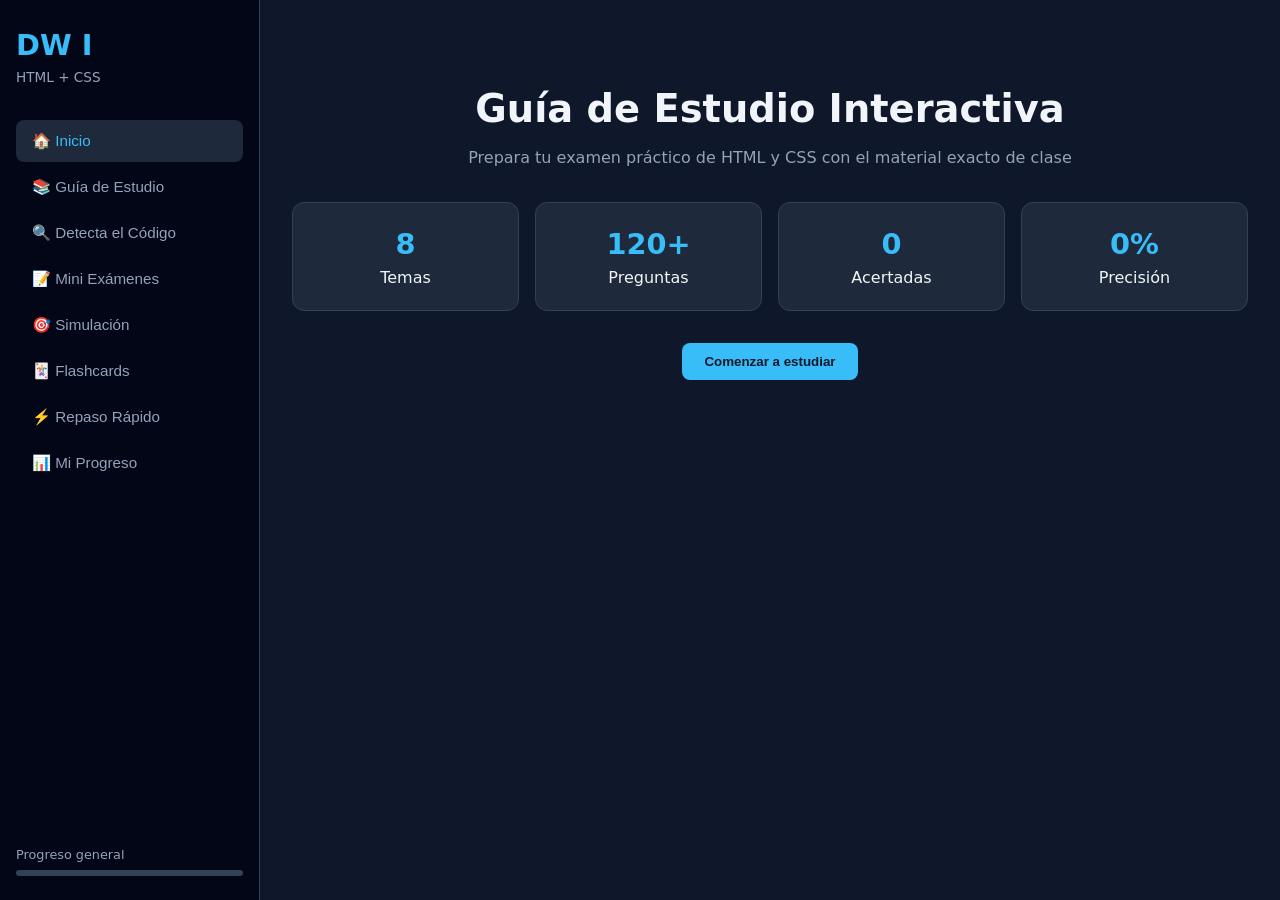
==== guia_examen1/index.html @ b3a0ec3f "Add files via upload" ====
<!DOCTYPE html>
<html lang="es">
<head>
  <meta charset="UTF-8">
  <meta name="viewport" content="width=device-width, initial-scale=1.0">
  <title>Guía de Estudio Interactiva – HTML & CSS | Desarrollo Web I</title>
  <link rel="stylesheet" href="style.css">
</head>
<body>
  <div class="app">
    <!-- Sidebar -->
    <aside class="sidebar" id="sidebar">
      <div class="logo">
        <h1>DW I</h1>
        <p>HTML + CSS</p>
      </div>
      <nav>
        <button class="nav-btn active" data-section="inicio">🏠 Inicio</button>
        <button class="nav-btn" data-section="guia">📚 Guía de Estudio</button>
        <button class="nav-btn" data-section="detecta">🔍 Detecta el Código</button>
        <button class="nav-btn" data-section="examenes">📝 Mini Exámenes</button>
        <button class="nav-btn" data-section="simulacion">🎯 Simulación</button>
        <button class="nav-btn" data-section="flashcards">🃏 Flashcards</button>
        <button class="nav-btn" data-section="repaso">⚡ Repaso Rápido</button>
        <button class="nav-btn" data-section="progreso">📊 Mi Progreso</button>
      </nav>
      <div class="sidebar-footer">
        <div class="progress-mini">
          <span>Progreso general</span>
          <div class="bar"><div class="fill" id="globalProgress"></div></div>
        </div>
      </div>
    </aside>

    <main class="content">
      <!-- INICIO -->
      <section id="inicio" class="section active">
        <div class="hero">
          <h1>Guía de Estudio Interactiva</h1>
          <p class="subtitle">Prepara tu examen práctico de HTML y CSS con el material exacto de clase</p>
          <div class="stats-grid">
            <div class="stat-card"><span class="num" id="statTemas">8</span><span>Temas</span></div>
            <div class="stat-card"><span class="num" id="statPreguntas">120+</span><span>Preguntas</span></div>
            <div class="stat-card"><span class="num" id="statCorrectas">0</span><span>Acertadas</span></div>
            <div class="stat-card"><span class="num" id="statPorcentaje">0%</span><span>Precisión</span></div>
          </div>
          <button class="btn-primary" onclick="showSection('guia')">Comenzar a estudiar</button>
        </div>
      </section>

      <!-- GUÍA DE ESTUDIO -->
      <section id="guia" class="section">
        <h2>📚 Guía de Estudio</h2>
        <div class="topics-grid" id="topicsGrid"></div>
        <div id="topicDetail" class="topic-detail hidden"></div>
      </section>

      <!-- DETECTA EL CÓDIGO -->
      <section id="detecta" class="section">
        <h2>🔍 Detecta el Código</h2>
        <p class="desc">Entrena reconocimiento rápido de estructuras HTML y reglas CSS.</p>
        <div class="mode-btns">
          <button class="btn-mode" onclick="startDetecta('quehace')">¿Qué hace este código?</button>
          <button class="btn-mode" onclick="startDetecta('tipo')">¿Qué tipo es?</button>
          <button class="btn-mode" onclick="startDetecta('elemento')">Identifica el elemento</button>
          <button class="btn-mode" onclick="startDetecta('error')">Encuentra el error</button>
          <button class="btn-mode" onclick="startDetecta('resultado')">¿Qué resultado produce?</button>
        </div>
        <div id="detectaArea" class="quiz-area hidden"></div>
      </section>

      <!-- MINI EXÁMENES -->
      <section id="examenes" class="section">
        <h2>📝 Mini Exámenes</h2>
        <div class="exam-modes">
          <button class="btn-mode" onclick="startExam('rapido')">Examen Rápido (10)</button>
          <button class="btn-mode" onclick="startExam('completo')">Examen Completo (25)</button>
          <button class="btn-mode" onclick="startExam('codigo')">Solo Código</button>
          <button class="btn-mode" onclick="startExam('teoria')">Solo Teoría</button>
          <button class="btn-mode" onclick="startExam('mixto')">Mixto</button>
        </div>
        <div id="examArea" class="quiz-area hidden"></div>
      </section>

      <!-- SIMULACIÓN -->
      <section id="simulacion" class="section">
        <h2>🎯 Simulación de Examen</h2>
        <div class="sim-config" id="simConfig">
          <label>Número de preguntas: <input type="number" id="simNum" value="15" min="5" max="30"></label>
          <label><input type="checkbox" id="simTimer"> Temporizador (1 min/pregunta)</label>
          <button class="btn-primary" onclick="startSimulacion()">Iniciar Simulación</button>
        </div>
        <div id="simArea" class="quiz-area hidden"></div>
      </section>

      <!-- FLASHCARDS -->
      <section id="flashcards" class="section">
        <h2>🃏 Flashcards</h2>
        <div class="flashcard-container">
          <div class="flashcard" id="flashcard" onclick="flipCard()">
            <div class="front" id="cardFront"></div>
            <div class="back" id="cardBack"></div>
          </div>
          <div class="flash-controls">
            <button onclick="prevCard()">← Anterior</button>
            <button onclick="markHard()">Marcar difícil</button>
            <button onclick="nextCard()">Siguiente →</button>
            <button onclick="shuffleCards()">Mezclar</button>
          </div>
        </div>
      </section>

      <!-- REPASO RÁPIDO -->
      <section id="repaso" class="section">
        <h2>⚡ Repaso antes del examen</h2>
        <div id="repasoContent"></div>
      </section>

      <!-- PROGRESO -->
      <section id="progreso" class="section">
        <h2>📊 Mi Progreso y Debilidades</h2>
        <div id="progressContent"></div>
      </section>
    </main>
  </div>

  <script src="script.js"></script>
</body>
</html>
---- guia_examen1/style.css ----
:root {
  --bg: #0f172a;
  --card: #1e293b;
  --primary: #38bdf8;
  --success: #22c55e;
  --error: #ef4444;
  --text: #f1f5f9;
  --muted: #94a3b8;
  --border: #334155;
}
* { box-sizing: border-box; margin: 0; padding: 0; }
body {
  font-family: system-ui, -apple-system, sans-serif;
  background: var(--bg);
  color: var(--text);
  line-height: 1.5;
}
.app { display: flex; min-height: 100vh; }
.sidebar {
  width: 260px;
  background: #020617;
  border-right: 1px solid var(--border);
  padding: 1.5rem 1rem;
  display: flex;
  flex-direction: column;
  position: fixed;
  height: 100vh;
  overflow-y: auto;
}
.logo h1 { font-size: 1.8rem; color: var(--primary); }
.logo p { color: var(--muted); font-size: 0.85rem; margin-bottom: 2rem; }
.nav-btn {
  display: block; width: 100%;
  background: transparent; border: none;
  color: var(--muted); text-align: left;
  padding: 0.75rem 1rem; border-radius: 8px;
  cursor: pointer; margin-bottom: 0.25rem;
  font-size: 0.95rem; transition: 0.2s;
}
.nav-btn:hover, .nav-btn.active {
  background: #1e293b; color: var(--primary);
}
.sidebar-footer { margin-top: auto; padding-top: 1rem; }
.progress-mini span { font-size: 0.8rem; color: var(--muted); }
.bar { height: 6px; background: #334155; border-radius: 3px; margin-top: 4px; }
.fill { height: 100%; background: var(--primary); border-radius: 3px; width: 0%; transition: width 0.3s; }

.content {
  margin-left: 260px;
  flex: 1;
  padding: 2rem;
  max-width: 1100px;
}
.section { display: none; }
.section.active { display: block; animation: fade 0.3s; }
@keyframes fade { from { opacity: 0; } to { opacity: 1; } }

.hero { text-align: center; padding: 3rem 0; }
.hero h1 { font-size: 2.4rem; margin-bottom: 0.5rem; }
.subtitle { color: var(--muted); margin-bottom: 2rem; }
.stats-grid {
  display: grid; grid-template-columns: repeat(auto-fit, minmax(140px, 1fr));
  gap: 1rem; margin-bottom: 2rem;
}
.stat-card {
  background: var(--card); padding: 1.25rem; border-radius: 12px;
  border: 1px solid var(--border);
}
.stat-card .num { display: block; font-size: 1.8rem; font-weight: 700; color: var(--primary); }

.btn-primary, .btn-mode, .btn-answer {
  background: var(--primary); color: #0f172a;
  border: none; padding: 0.7rem 1.4rem; border-radius: 8px;
  font-weight: 600; cursor: pointer; transition: 0.2s;
}
.btn-primary:hover, .btn-mode:hover { filter: brightness(1.1); }
.btn-mode {
  background: var(--card); color: var(--text);
  border: 1px solid var(--border); margin: 0.3rem;
}
.btn-mode:hover { border-color: var(--primary); color: var(--primary); }

.topics-grid {
  display: grid; grid-template-columns: repeat(auto-fill, minmax(240px, 1fr));
  gap: 1rem; margin-top: 1.5rem;
}
.topic-card {
  background: var(--card); border: 1px solid var(--border);
  border-radius: 12px; padding: 1.25rem; cursor: pointer;
  transition: 0.2s;
}
.topic-card:hover { border-color: var(--primary); transform: translateY(-2px); }
.topic-card h3 { margin-bottom: 0.4rem; }
.topic-card p { color: var(--muted); font-size: 0.9rem; }

.topic-detail {
  margin-top: 2rem; background: var(--card);
  border-radius: 12px; padding: 1.5rem; border: 1px solid var(--border);
}
.topic-detail h3 { color: var(--primary); margin-bottom: 1rem; }
.code-block {
  background: #0f172a; border-radius: 8px; padding: 1rem;
  font-family: 'Fira Code', monospace; font-size: 0.9rem;
  overflow-x: auto; margin: 0.8rem 0; border: 1px solid var(--border);
}
.remember {
  background: #0c4a6e; border-left: 4px solid var(--primary);
  padding: 0.8rem 1rem; border-radius: 0 8px 8px 0; margin: 1rem 0;
}
.quiz-area {
  margin-top: 1.5rem; background: var(--card);
  border-radius: 12px; padding: 1.5rem; border: 1px solid var(--border);
}
.question-box { margin-bottom: 1.5rem; }
.code-snippet {
  background: #0f172a; padding: 1rem; border-radius: 8px;
  font-family: monospace; margin: 1rem 0; white-space: pre-wrap;
  border: 1px solid var(--border);
}
.options { display: flex; flex-direction: column; gap: 0.5rem; }
.option {
  background: #1e293b; border: 1px solid var(--border);
  padding: 0.8rem 1rem; border-radius: 8px; cursor: pointer;
  text-align: left; transition: 0.15s;
}
.option:hover { border-color: var(--primary); }
.option.correct { background: #14532d; border-color: var(--success); }
.option.wrong { background: #7f1d1d; border-color: var(--error); }
.feedback {
  margin-top: 1rem; padding: 1rem; border-radius: 8px;
  background: #1e293b; border-left: 4px solid var(--primary);
}
.feedback.correct { border-color: var(--success); }
.feedback.wrong { border-color: var(--error); }

.flashcard-container { max-width: 500px; margin: 2rem auto; }
.flashcard {
  height: 260px; perspective: 1000px; cursor: pointer;
  position: relative;
}
.flashcard .front, .flashcard .back {
  position: absolute; width: 100%; height: 100%;
  backface-visibility: hidden; border-radius: 16px;
  display: flex; align-items: center; justify-content: center;
  padding: 1.5rem; text-align: center; font-size: 1.2rem;
  background: var(--card); border: 1px solid var(--border);
  transition: transform 0.5s;
}
.flashcard .back {
  transform: rotateY(180deg); background: #0c4a6e;
}
.flashcard.flipped .front { transform: rotateY(180deg); }
.flashcard.flipped .back { transform: rotateY(0); }
.flash-controls { display: flex; gap: 0.5rem; justify-content: center; margin-top: 1rem; flex-wrap: wrap; }
.flash-controls button {
  background: var(--card); border: 1px solid var(--border);
  color: var(--text); padding: 0.5rem 1rem; border-radius: 6px; cursor: pointer;
}

.hidden { display: none !important; }
.score-box {
  text-align: center; padding: 2rem;
  background: var(--card); border-radius: 12px; margin-top: 1rem;
}
.score-box .big { font-size: 3rem; font-weight: 700; color: var(--primary); }

@media (max-width: 800px) {
  .sidebar { width: 100%; height: auto; position: relative; }
  .content { margin-left: 0; }
  .app { flex-direction: column; }
}
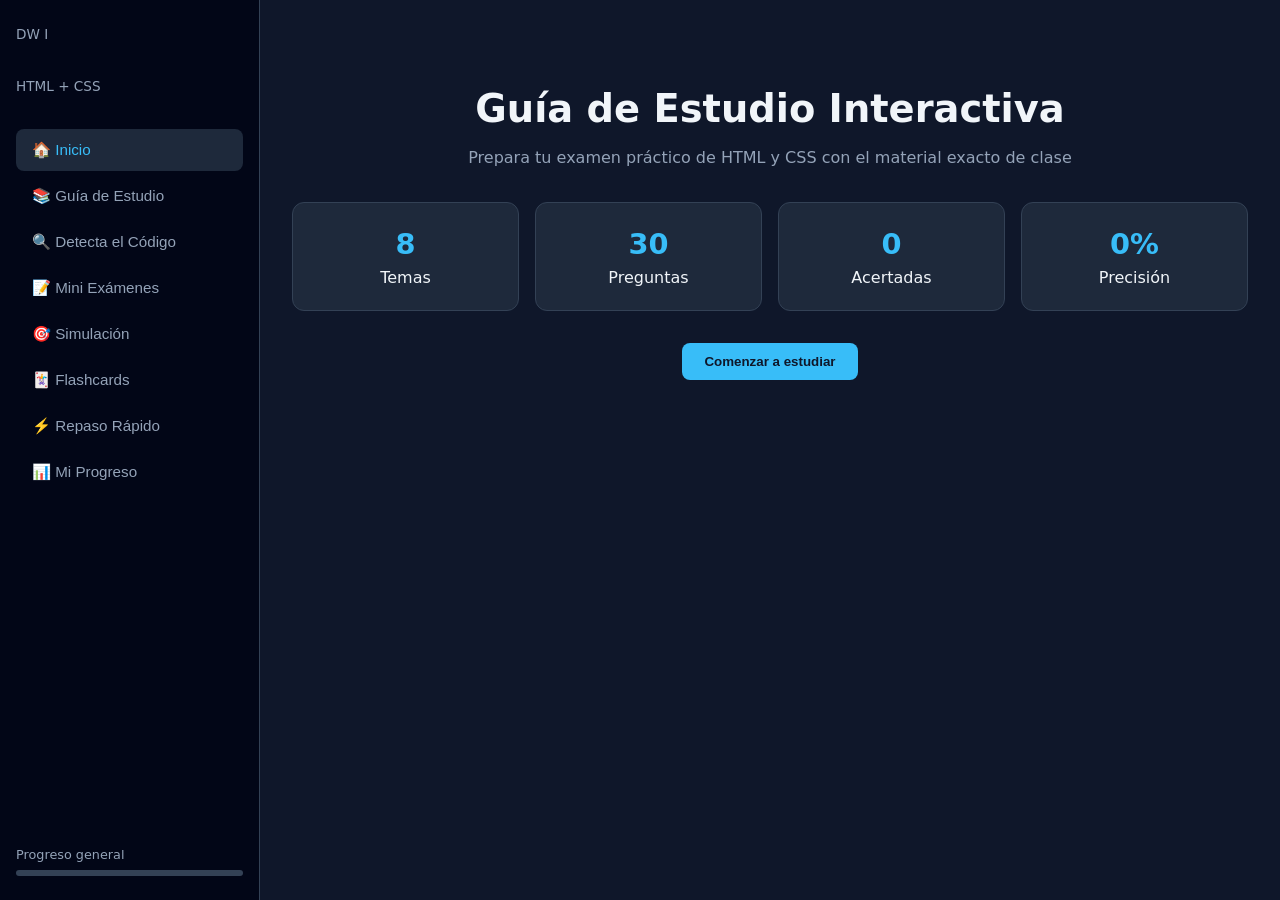
==== commit ce33db3e: "Fix HTML structure and update content" ====
--- a/guia_examen1/index.html
+++ b/guia_examen1/index.html
@@ -11,7 +11,7 @@
     <!-- Sidebar -->
     <aside class="sidebar" id="sidebar">
       <div class="logo">
-        <h1>DW I</h1>
+        <p class="logo-title">DW I</p>
         <p>HTML + CSS</p>
       </div>
       <nav>
@@ -40,7 +40,7 @@
           <p class="subtitle">Prepara tu examen práctico de HTML y CSS con el material exacto de clase</p>
           <div class="stats-grid">
             <div class="stat-card"><span class="num" id="statTemas">8</span><span>Temas</span></div>
-            <div class="stat-card"><span class="num" id="statPreguntas">120+</span><span>Preguntas</span></div>
+            <div class="stat-card"><span class="num" id="statPreguntas">30</span><span>Preguntas</span></div>
             <div class="stat-card"><span class="num" id="statCorrectas">0</span><span>Acertadas</span></div>
             <div class="stat-card"><span class="num" id="statPorcentaje">0%</span><span>Precisión</span></div>
           </div>
@@ -126,4 +126,4 @@
 
   <script src="script.js"></script>
 </body>
-</html>+</html>
